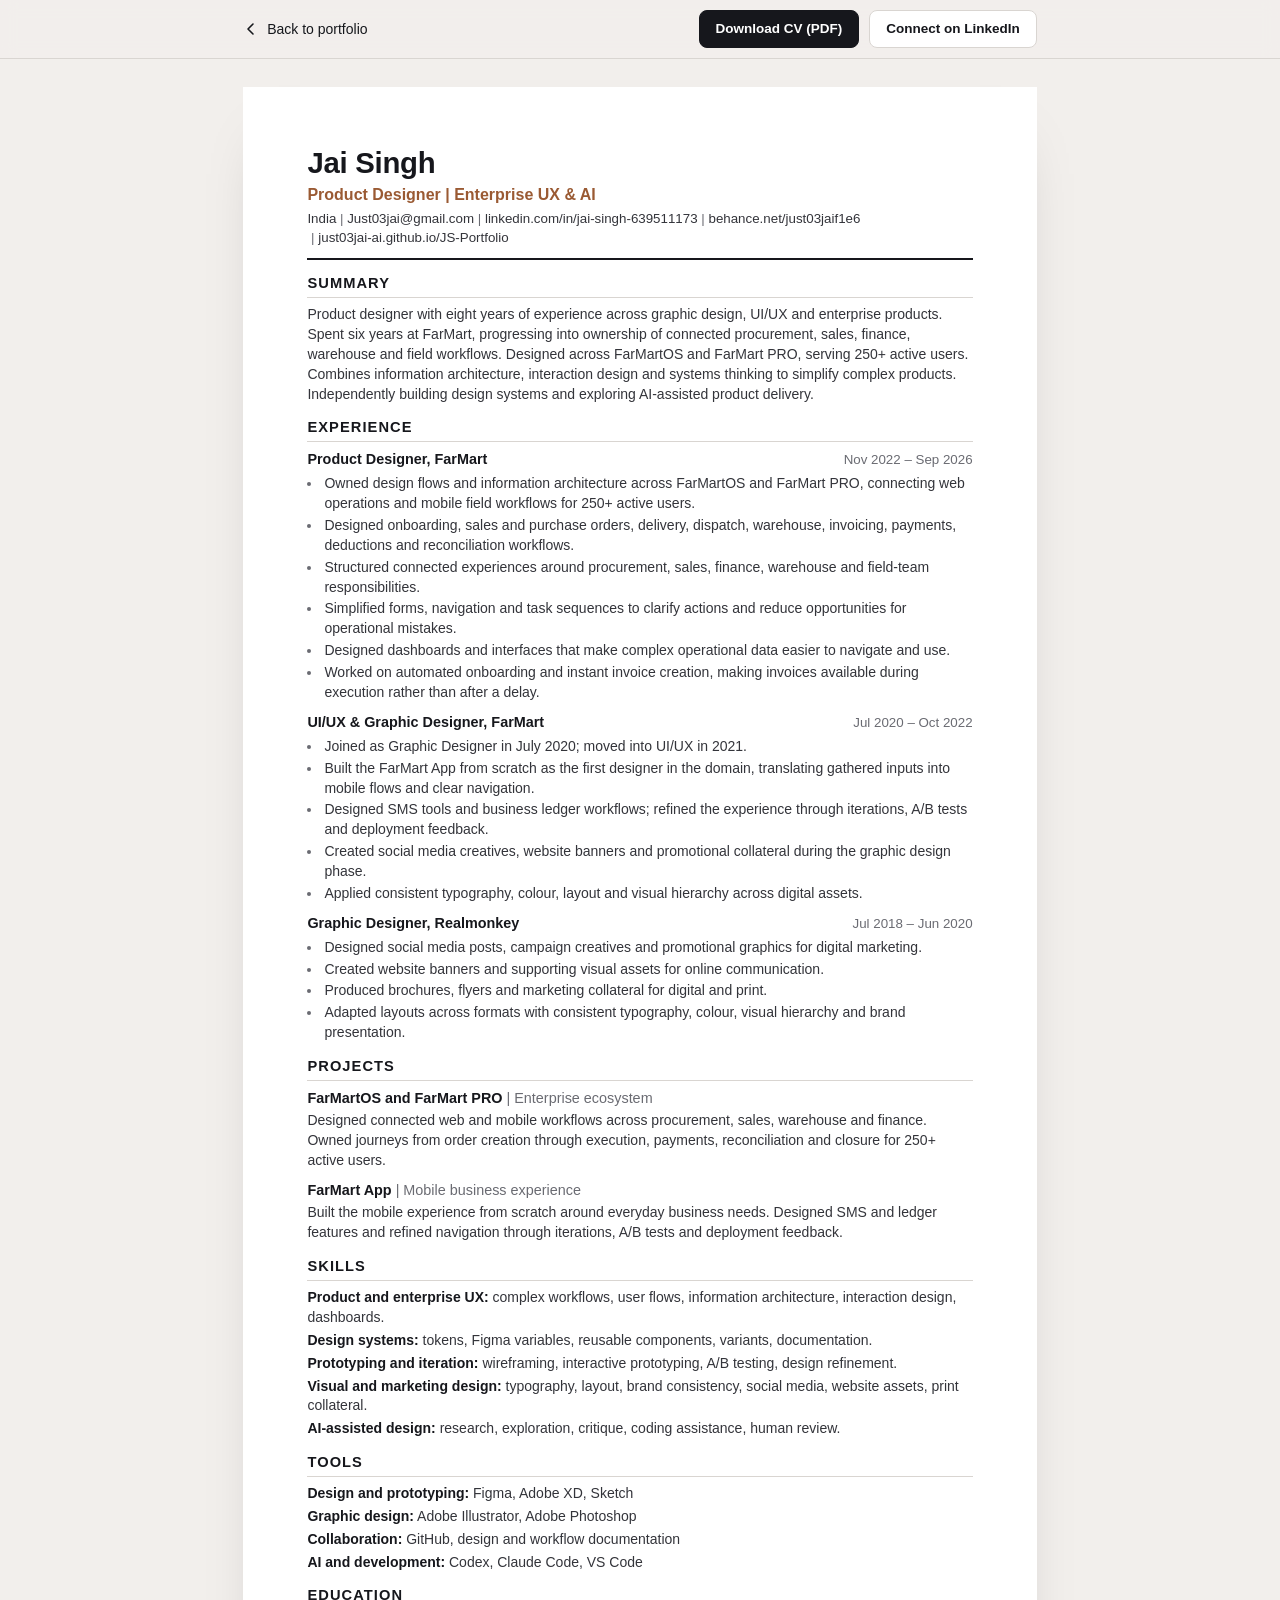
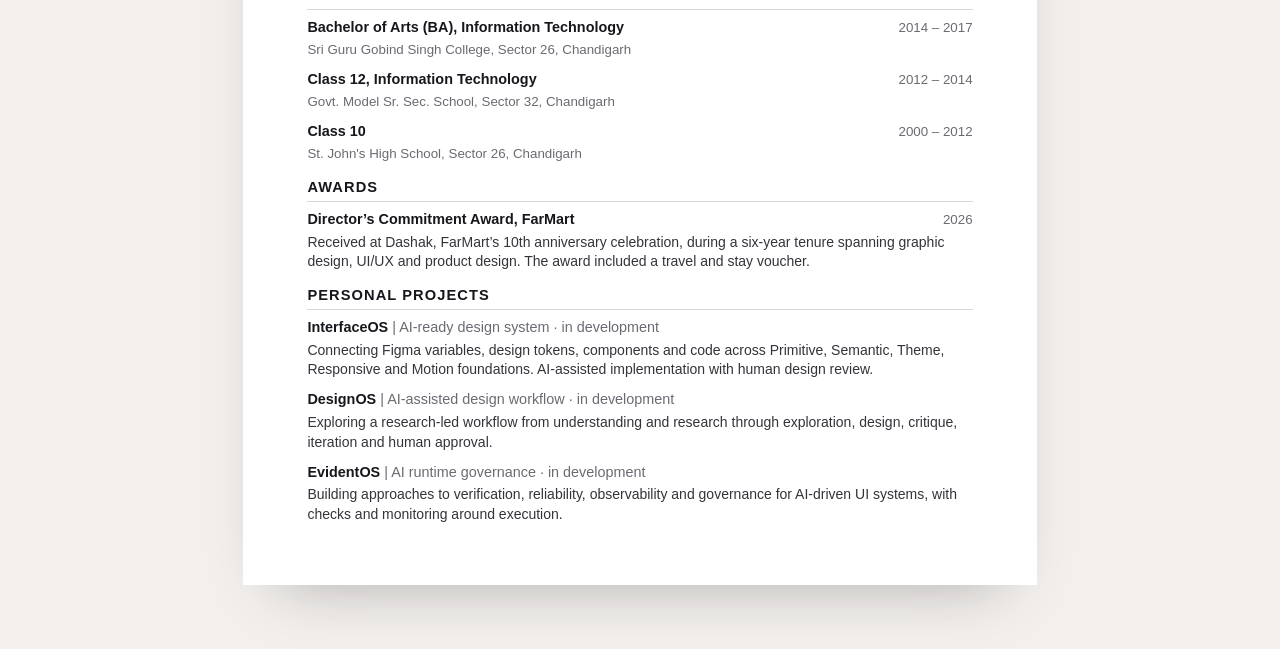
==== cv.html @ 01c885a2 "Add files via upload" ====
<!doctype html>
<html lang="en">
<head>
<meta charset="utf-8">
<meta name="viewport" content="width=device-width,initial-scale=1,viewport-fit=cover">
<title>Jai Singh CV</title>
<meta name="claude:viewport-fit-sides" content="cover">
<meta name="description" content="Jai Singh, Product Designer: CV.">
<style>
/* Layout: one A4 sheet column, ATS-friendly (single column, real text, standard headings).
   Screen: sheet on a warm ground with a small toolbar. Print/PDF: sheet only. */
:root {
  color-scheme: light;
  --ground: #f2efec;
  --paper: #ffffff;
  --ink: #16171c;
  --text: #33343a;
  --muted: #6a6b72;
  --rule: #d9d5d1;
  --accent: #9a5a33;
  --f: Carlito, Calibri, "Segoe UI", Arial, Helvetica, sans-serif;
  box-sizing: border-box;
  padding-top: env(safe-area-inset-top, 0px);
  padding-bottom: env(safe-area-inset-bottom, 0px);
}
*, *::before, *::after { box-sizing: border-box; }
html, body { margin: 0; }
body { background: var(--ground); color: var(--text); font: 400 10.5pt/1.42 var(--f); -webkit-font-smoothing: antialiased; }
a { color: inherit; }
h1, h2, h3, p, ul { margin: 0; }
:focus-visible { outline: 2px solid var(--accent); outline-offset: 3px; border-radius: 4px; }

.bar { position: sticky; top: env(safe-area-inset-top, 0px); z-index: 5; background: rgba(242,239,236,.94); backdrop-filter: blur(8px); border-bottom: 1px solid var(--rule); }
body::before { content: ""; position: fixed; inset: 0 0 auto; height: env(safe-area-inset-top, 0px); z-index: 6; background: var(--ground); }
.bar-in { max-width: calc(210mm + 2 * max(16px, env(safe-area-inset-left, 0px))); margin-inline: auto; padding-left: max(16px, env(safe-area-inset-left, 0px)); padding-right: max(16px, env(safe-area-inset-right, 0px)); min-height: 58px; display: flex; align-items: center; justify-content: space-between; gap: 12px; flex-wrap: wrap; padding-block: 8px; font: 500 14px/1 "Segoe UI", Arial, sans-serif; }
.bar a.back { padding-block: 10px; text-decoration: none; color: var(--ink); display: inline-flex; gap: 8px; align-items: center; }
.btns { display: flex; gap: 10px; align-items: center; flex-wrap: wrap; }
.btn { display: inline-flex; align-items: center; gap: 8px; padding: 11px 16px; border-radius: 8px; font: 600 13.5px/1 "Segoe UI", Arial, sans-serif; text-decoration: none; border: 1px solid var(--ink); background: var(--ink); color: #fff; cursor: pointer; }
.btn.o { background: #fff; color: var(--ink); border-color: var(--rule); }
.btn[disabled] { opacity: .6; cursor: progress; }
.status { font: 400 12.5px/1.3 "Segoe UI", Arial, sans-serif; color: var(--muted); min-height: 1em; }

.wrap { padding-left: max(16px, env(safe-area-inset-left, 0px)); padding-right: max(16px, env(safe-area-inset-right, 0px)); padding-block: 28px 64px; }
.sheet { max-width: 210mm; margin-inline: auto; background: var(--paper); box-shadow: 0 30px 60px -36px rgba(22,23,28,.35); padding: 16mm 17mm; }

header.id { display: grid; gap: 4px; padding-bottom: 10px; border-bottom: 1.5pt solid var(--ink); }
header.id h1 { font-size: 22pt; line-height: 1.1; color: var(--ink); font-weight: 700; letter-spacing: -.2pt; }
header.id .role { font-size: 12pt; color: var(--accent); font-weight: 700; }
header.id .contact { font-size: 10pt; color: var(--text); overflow-wrap: anywhere; }
header.id .contact span { display: inline-block; }
header.id .contact span + span::before { content: "\00a0|\00a0"; color: var(--muted); }

section { margin-top: 13px; }
section > h2 { font-size: 11pt; font-weight: 700; text-transform: uppercase; letter-spacing: .8pt; color: var(--ink); padding-bottom: 3px; border-bottom: .75pt solid var(--rule); margin-bottom: 7px; }
.item + .item { margin-top: 9px; }
.item .head { display: flex; justify-content: space-between; align-items: baseline; gap: 12px; flex-wrap: wrap; }
.item h3 { font-size: 10.8pt; font-weight: 700; color: var(--ink); }
.item .date { font-size: 10pt; color: var(--muted); white-space: nowrap; font-variant-numeric: tabular-nums; }
.item .sub { font-size: 10pt; color: var(--muted); }
ul { padding-left: 15px; margin-top: 4px; }
li { margin-top: 2px; padding-left: 2px; }
li::marker { color: var(--muted); }
.skills p + p { margin-top: 3px; }
.skills b, .tools b { color: var(--ink); font-weight: 700; }
p.lead { color: var(--text); }
.item p { margin-top: 3px; }
.tag { font-weight: 400; color: var(--muted); }
.nw { white-space: nowrap; }

@media (max-width: 640px) {
  body { font-size: 10pt; }
  .wrap { padding-block: 16px 40px; }
  .sheet { padding: 22px 18px; }
  header.id h1 { font-size: 19pt; }
}
@page { size: A4; margin: 14mm 15mm; }
@media print {
  body { background: #fff; }
  .bar, body::before { display: none !important; }
  .wrap { padding: 0 !important; }
  .sheet { box-shadow: none; padding: 0; max-width: none; }
  .item, li { break-inside: avoid; }
  section > h2 { break-after: avoid; }
  a { text-decoration: none; }
}
</style>
</head>
<body>

<div class="bar" role="navigation" aria-label="CV actions">
  <div class="bar-in">
    <a class="back" href="index.html#about"><svg width="16" height="16" viewBox="0 0 16 16" fill="none" aria-hidden="true"><path d="M10 3L5 8l5 5" stroke="currentColor" stroke-width="1.6" stroke-linecap="round" stroke-linejoin="round"/></svg>Back to portfolio</a>
    <div class="btns">
      <span class="status" id="dl-status" role="status"></span>
      <button class="btn" type="button" id="dl-btn" data-cv-download>Download CV (PDF)</button>
      <a class="btn o" href="https://www.linkedin.com/in/jai-singh-639511173/" target="_blank" rel="noopener noreferrer">Connect on LinkedIn</a>
    </div>
  </div>
</div>

<div class="wrap">
  <article class="sheet" aria-label="Curriculum vitae">
    <header class="id">
      <h1>Jai Singh</h1>
      <p class="role">Product Designer | Enterprise UX &amp; AI</p>
      <p class="contact"><span>India</span><span>Just03jai@gmail.com</span><span>linkedin.com/in/<span class="nw">jai-singh</span>-639511173</span><span>behance.net/just03jaif1e6</span><span>just03jai-ai.github.io/JS-Portfolio</span></p>
    </header>

    <section>
      <h2>Summary</h2>
      <p class="lead">Product designer with eight years of experience across graphic design, UI/UX and enterprise products. Spent six years at FarMart, progressing into ownership of connected procurement, sales, finance, warehouse and field workflows. Designed across FarMartOS and FarMart PRO, serving 250+ active users. Combines information architecture, interaction design and systems thinking to simplify complex products. Independently building design systems and exploring <span class="nw">AI-assisted</span> product delivery.</p>
    </section>

    <section>
      <h2>Experience</h2>
      <div class="item">
        <div class="head"><h3>Product Designer, FarMart</h3><span class="date">Nov 2022 – Sep 2026</span></div>
        <ul>
          <li>Owned design flows and information architecture across FarMartOS and FarMart PRO, connecting web operations and mobile field workflows for 250+ active users.</li>
          <li>Designed onboarding, sales and purchase orders, delivery, dispatch, warehouse, invoicing, payments, deductions and reconciliation workflows.</li>
          <li>Structured connected experiences around procurement, sales, finance, warehouse and <span class="nw">field-team</span> responsibilities.</li>
          <li>Simplified forms, navigation and task sequences to clarify actions and reduce opportunities for operational mistakes.</li>
          <li>Designed dashboards and interfaces that make complex operational data easier to navigate and use.</li>
          <li>Worked on automated onboarding and instant invoice creation, making invoices available during execution rather than after a delay.</li>
        </ul>
      </div>
      <div class="item">
        <div class="head"><h3>UI/UX &amp; Graphic Designer, FarMart</h3><span class="date">Jul 2020 – Oct 2022</span></div>
        <ul>
          <li>Joined as Graphic Designer in July 2020; moved into UI/UX in 2021.</li>
          <li>Built the FarMart App from scratch as the first designer in the domain, translating gathered inputs into mobile flows and clear navigation.</li>
          <li>Designed SMS tools and business ledger workflows; refined the experience through iterations, A/B tests and deployment feedback.</li>
          <li>Created social media creatives, website banners and promotional collateral during the graphic design phase.</li>
          <li>Applied consistent typography, colour, layout and visual hierarchy across digital assets.</li>
        </ul>
      </div>
      <div class="item">
        <div class="head"><h3>Graphic Designer, Realmonkey</h3><span class="date">Jul 2018 – Jun 2020</span></div>
        <ul>
          <li>Designed social media posts, campaign creatives and promotional graphics for digital marketing.</li>
          <li>Created website banners and supporting visual assets for online communication.</li>
          <li>Produced brochures, flyers and marketing collateral for digital and print.</li>
          <li>Adapted layouts across formats with consistent typography, colour, visual hierarchy and brand presentation.</li>
        </ul>
      </div>
    </section>

    <section>
      <h2>Projects</h2>
      <div class="item">
        <h3>FarMartOS and FarMart PRO <span class="tag">| Enterprise ecosystem</span></h3>
        <p>Designed connected web and mobile workflows across procurement, sales, warehouse and finance. Owned journeys from order creation through execution, payments, reconciliation and closure for 250+ active users.</p>
      </div>
      <div class="item">
        <h3>FarMart App <span class="tag">| Mobile business experience</span></h3>
        <p>Built the mobile experience from scratch around everyday business needs. Designed SMS and ledger features and refined navigation through iterations, A/B tests and deployment feedback.</p>
      </div>
    </section>

    <section class="skills">
      <h2>Skills</h2>
      <p><b>Product and enterprise UX:</b> complex workflows, user flows, information architecture, interaction design, dashboards.</p>
      <p><b>Design systems:</b> tokens, Figma variables, reusable components, variants, documentation.</p>
      <p><b>Prototyping and iteration:</b> wireframing, interactive prototyping, A/B testing, design refinement.</p>
      <p><b>Visual and marketing design:</b> typography, layout, brand consistency, social media, website assets, print collateral.</p>
      <p><b><span class="nw">AI-assisted</span> design:</b> research, exploration, critique, coding assistance, human review.</p>
    </section>

    <section class="skills tools">
      <h2>Tools</h2>
      <p><b>Design and prototyping:</b> Figma, Adobe XD, Sketch</p>
      <p><b>Graphic design:</b> Adobe Illustrator, Adobe Photoshop</p>
      <p><b>Collaboration:</b> GitHub, design and workflow documentation</p>
      <p><b>AI and development:</b> Codex, Claude Code, VS Code</p>
    </section>

    <section>
      <h2>Education</h2>
      <div class="item"><div class="head"><h3>Bachelor of Arts (BA), Information Technology</h3><span class="date">2014 – 2017</span></div><p class="sub">Sri Guru Gobind Singh College, Sector 26, Chandigarh</p></div>
      <div class="item"><div class="head"><h3>Class 12, Information Technology</h3><span class="date">2012 – 2014</span></div><p class="sub">Govt. Model Sr. Sec. School, Sector 32, Chandigarh</p></div>
      <div class="item"><div class="head"><h3>Class 10</h3><span class="date">2000 – 2012</span></div><p class="sub">St. John's High School, Sector 26, Chandigarh</p></div>
    </section>

    <section>
      <h2>Awards</h2>
      <div class="item">
        <div class="head"><h3>Director’s Commitment Award, FarMart</h3><span class="date">2026</span></div>
        <p>Received at Dashak, FarMart’s 10th anniversary celebration, during a <span class="nw">six-year</span> tenure spanning graphic design, UI/UX and product design. The award included a travel and stay voucher.</p>
      </div>
    </section>

    <section>
      <h2>Personal Projects</h2>
      <div class="item"><h3>InterfaceOS <span class="tag">| <span class="nw">AI-ready</span> design system · in development</span></h3><p>Connecting Figma variables, design tokens, components and code across Primitive, Semantic, Theme, Responsive and Motion foundations. <span class="nw">AI-assisted</span> implementation with human design review.</p></div>
      <div class="item"><h3>DesignOS <span class="tag">| <span class="nw">AI-assisted</span> design workflow · in development</span></h3><p>Exploring a <span class="nw">research-led</span> workflow from understanding and research through exploration, design, critique, iteration and human approval.</p></div>
      <div class="item"><h3>EvidentOS <span class="tag">| AI runtime governance · in development</span></h3><p>Building approaches to verification, reliability, observability and governance for <span class="nw">AI-driven</span> UI systems, with checks and monitoring around execution.</p></div>
    </section>
  </article>
</div>

<script>
/* Download CV: uses the viewer's download capability; falls back to opening the PDF. */
(function () {
  var PDF = 'assets/cv/Jai_Singh_CV.pdf';
  var btn = document.getElementById('dl-btn');
  var status = document.getElementById('dl-status');
  var dl = null;
  if (window.claude && typeof window.claude.use === 'function') {
    window.claude.use('downloads').then(function (d) { dl = d; }).catch(function () { dl = null; });
  }
  btn.addEventListener('click', function () {
    if (!dl) { window.open(PDF, '_blank', 'noopener'); return; }
    btn.disabled = true; status.textContent = 'Preparing PDF…';
    fetch(PDF).then(function (r) { if (!r.ok) throw new Error('fetch'); return r.blob(); })
      .then(function (blob) { return dl.save({ filename: 'Jai_Singh_CV.pdf', data: blob }); })
      .then(function () { status.textContent = 'Saved.'; })
      .catch(function (e) {
        var c = e && e.code;
        if (c === 'declined') status.textContent = '';
        else if (c === 'rate_limited') status.textContent = 'A save prompt is already open.';
        else { status.textContent = 'Download isn’t available here. Opening the PDF instead.'; window.open(PDF, '_blank', 'noopener'); }
      })
      .then(function () { btn.disabled = false; });
  });
})();
</script>
</body>
</html>
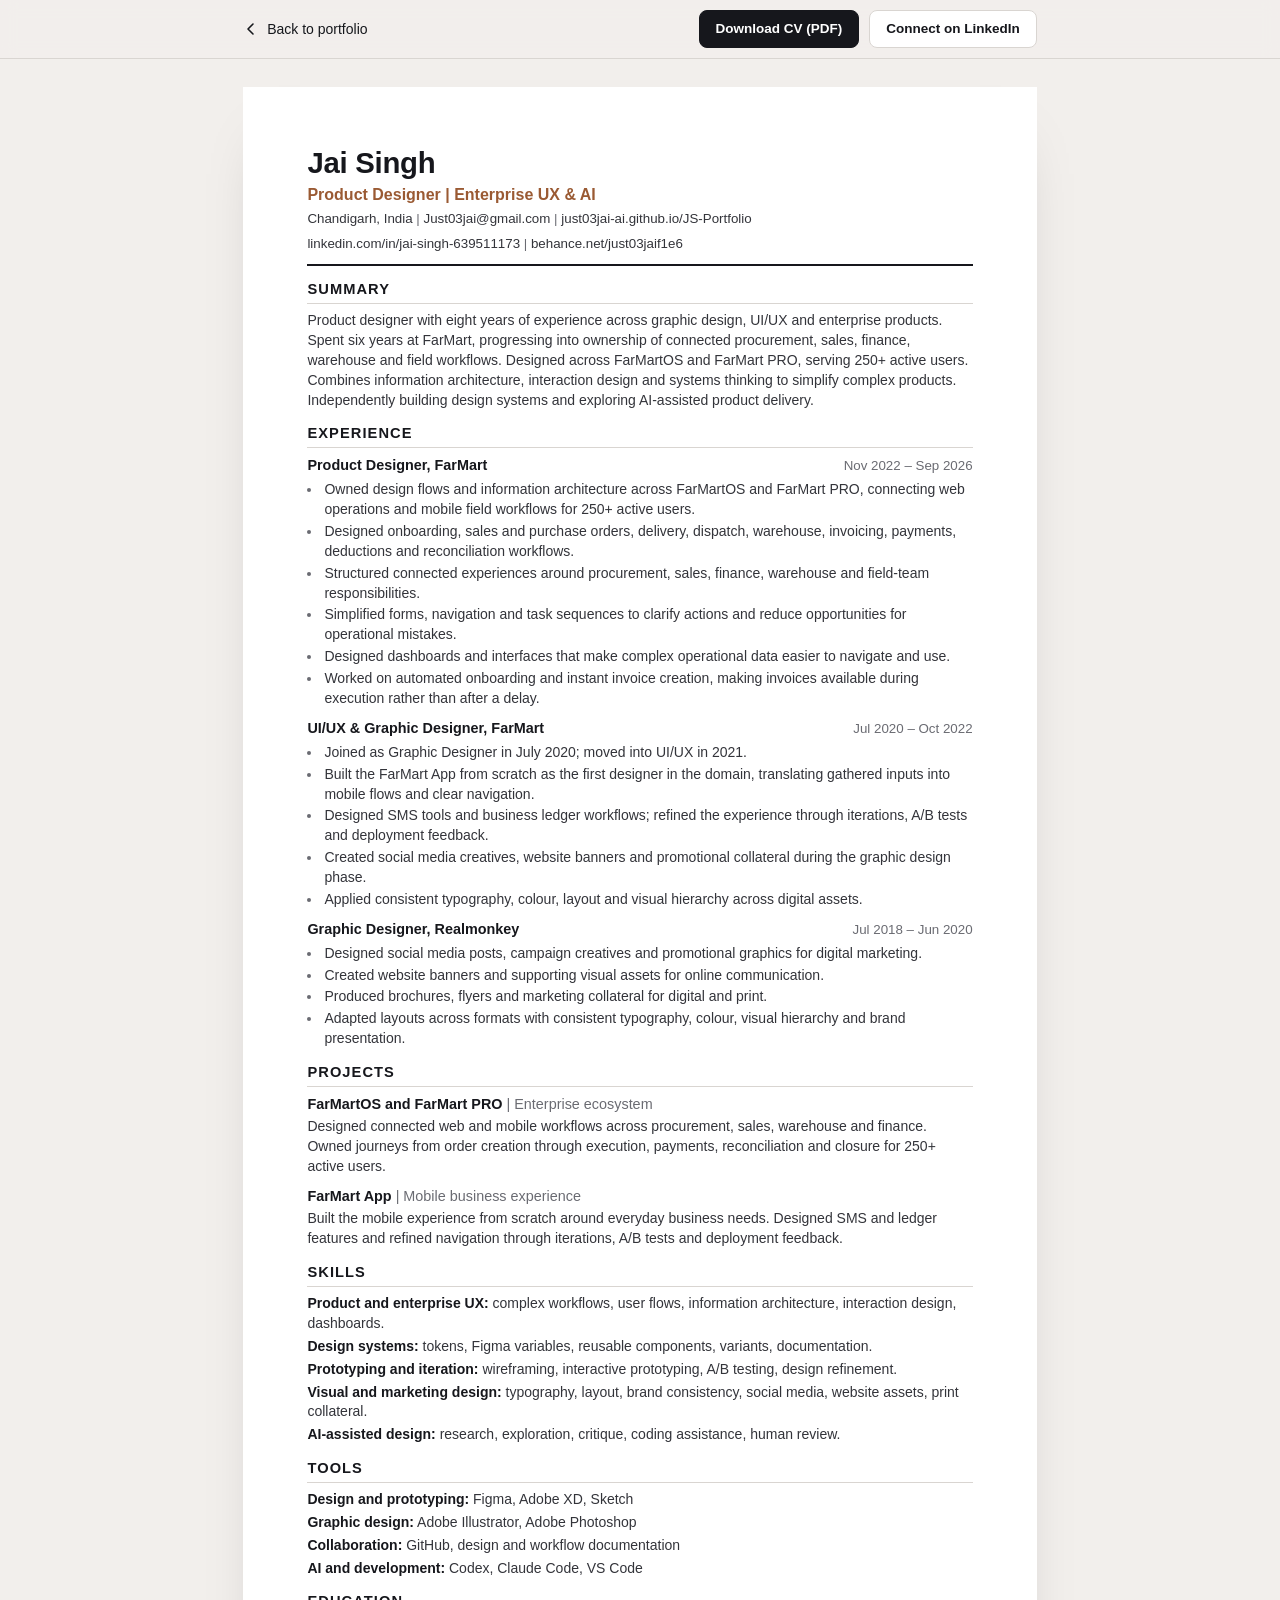
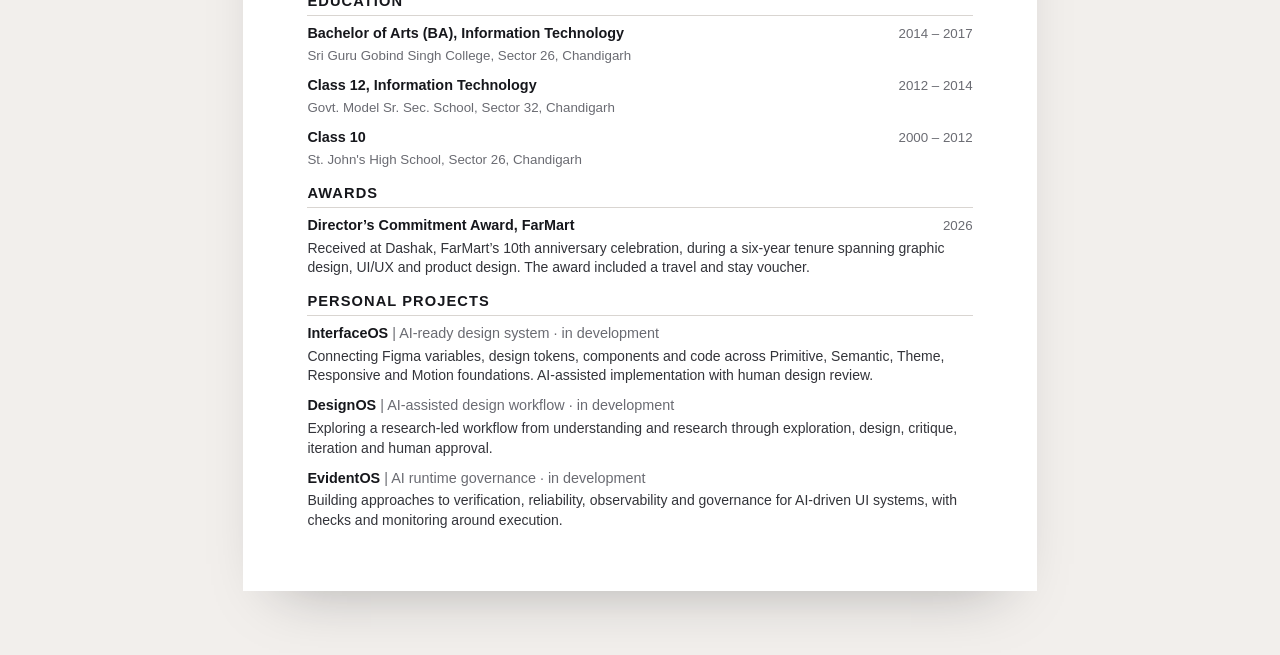
==== commit be7493e4: "Match tools to CV, set location to Chandigarh, update CV PDF Co-Authored-By: Claude Sonnet 5 <norepl" ====
--- a/cv.html
+++ b/cv.html
@@ -48,6 +48,7 @@
 header.id .role { font-size: 12pt; color: var(--accent); font-weight: 700; }
 header.id .contact { font-size: 10pt; color: var(--text); overflow-wrap: anywhere; }
 header.id .contact span { display: inline-block; }
+header.id .contact + .contact { margin-top: 2px; }
 header.id .contact span + span::before { content: "\00a0|\00a0"; color: var(--muted); }
 
 section { margin-top: 13px; }
@@ -103,7 +104,8 @@
     <header class="id">
       <h1>Jai Singh</h1>
       <p class="role">Product Designer | Enterprise UX &amp; AI</p>
-      <p class="contact"><span>India</span><span>Just03jai@gmail.com</span><span>linkedin.com/in/<span class="nw">jai-singh</span>-639511173</span><span>behance.net/just03jaif1e6</span><span>just03jai-ai.github.io/JS-Portfolio</span></p>
+      <p class="contact"><span>Chandigarh, India</span><span>Just03jai@gmail.com</span><span>just03jai-ai.github.io/JS-Portfolio</span></p>
+      <p class="contact"><span>linkedin.com/in/<span class="nw">jai-singh</span>-639511173</span><span>behance.net/just03jaif1e6</span></p>
     </header>
 
     <section>
